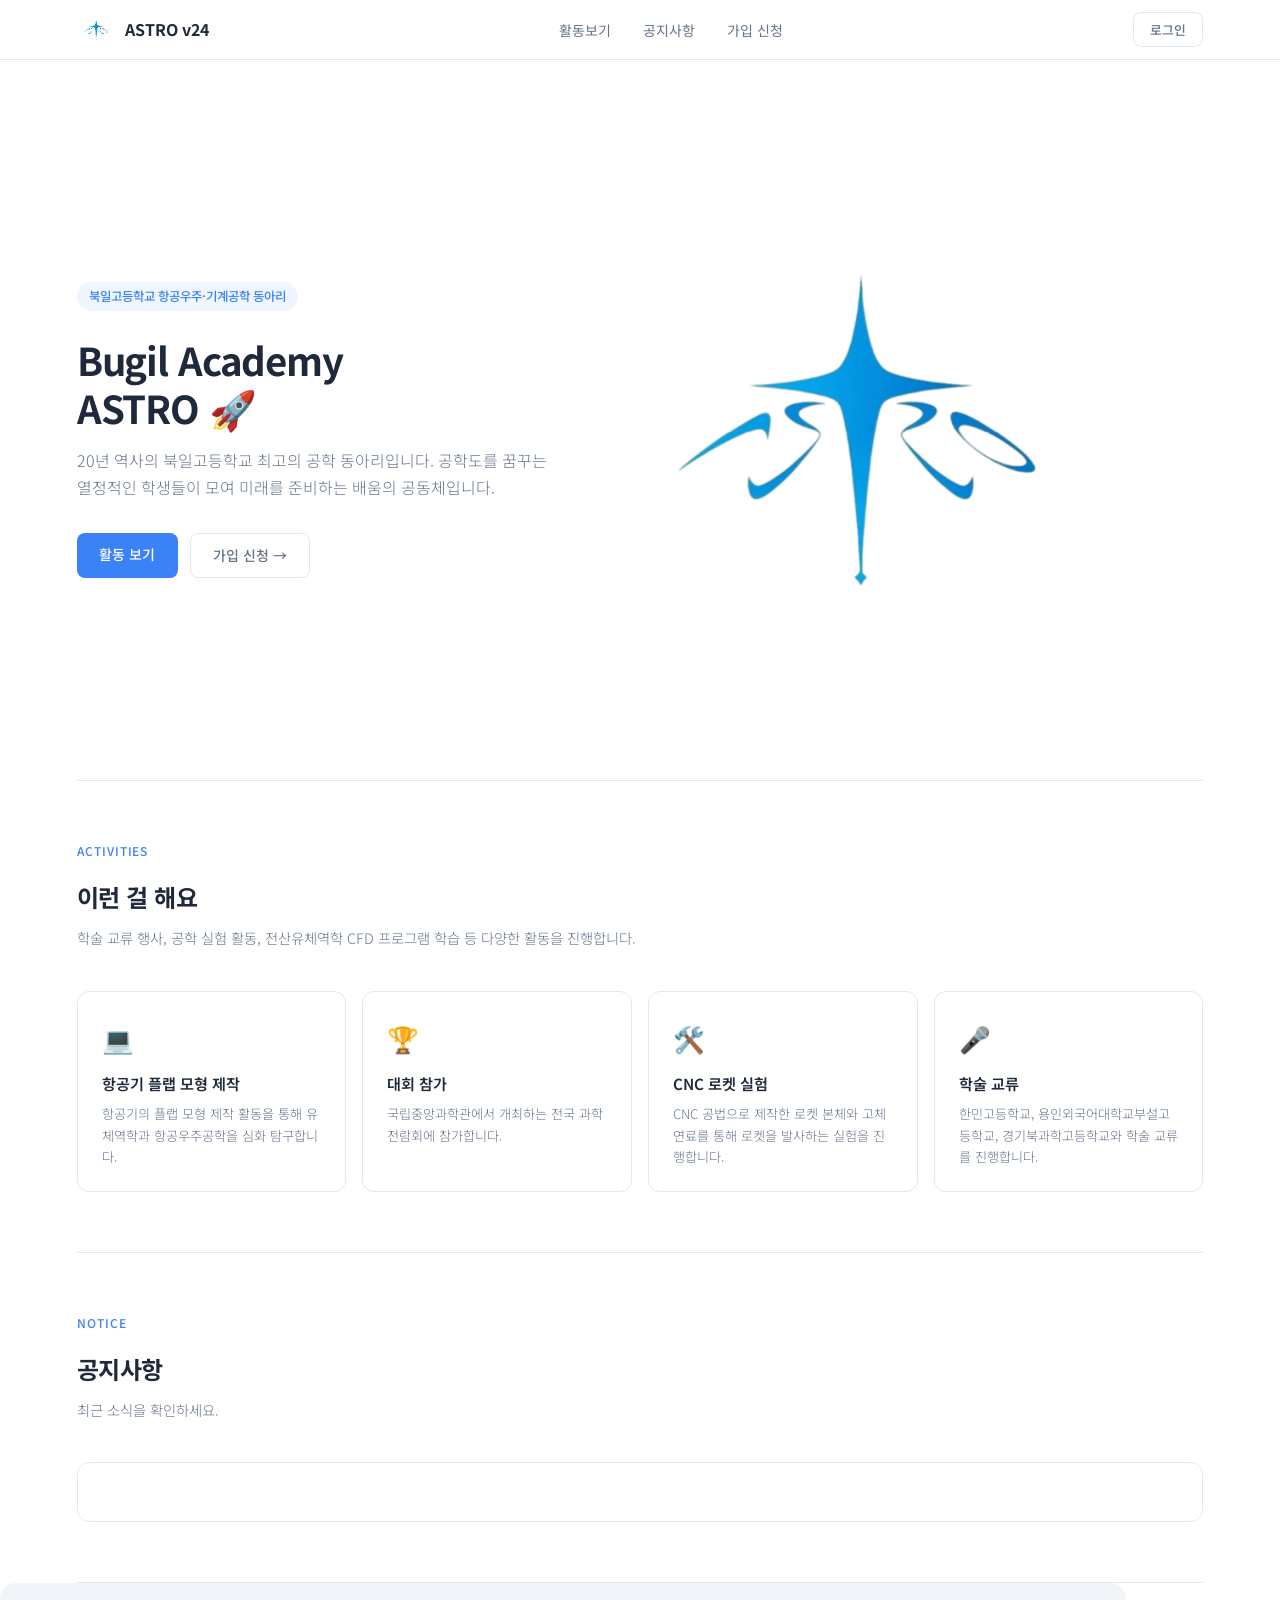
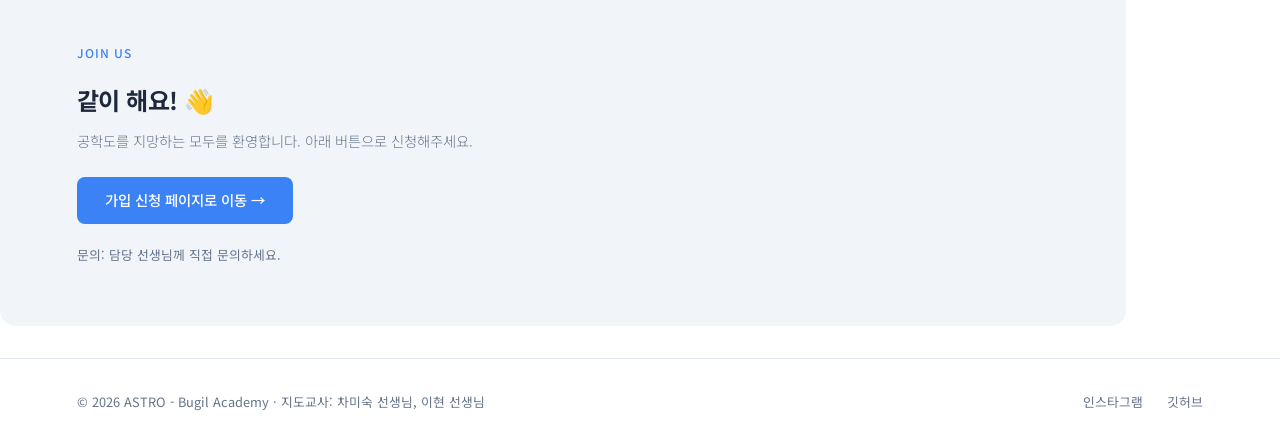
==== index.html @ 1b5e05d4 "Update index.html" ====
<!DOCTYPE html>
<html lang="ko">
<head>
<meta charset="UTF-8">
<meta name="viewport" content="width=device-width, initial-scale=1.0">
<title>ASTRO - Bugil Academy</title>
<link href="https://fonts.googleapis.com/css2?family=Noto+Sans+KR:wght@300;400;500;700&display=swap" rel="stylesheet">
<style>
  *, *::before, *::after { box-sizing: border-box; margin: 0; padding: 0; }
  :root {
    --blue:#3b82f6; --blue-light:#eff6ff; --blue-mid:#dbeafe;
    --ink:#1e293b; --gray:#64748b; --gray-light:#f1f5f9;
    --border:#e2e8f0; --white:#ffffff; --red:#dc2626;
    --red-light:#fef2f2; --orange:#f59e0b; --orange-light:#fffbeb;
    --green:#10b981; --green-light:#ecfdf5;
    --purple:#8b5cf6; --purple-light:#f5f3ff;
  }
  body { font-family:'Noto Sans KR',sans-serif; background:var(--white); color:var(--ink); font-size:15px; line-height:1.7; }

  /* SITE BANNER */
  #site-banner {
    display:none; width:100%; padding:0.75rem 6%;
    font-size:0.85rem; font-weight:500;
    align-items:center; justify-content:space-between; gap:1rem; z-index:50;
  }
  #site-banner.banner-info    { background:var(--blue-light);   color:var(--blue);   border-bottom:1px solid var(--blue-mid); }
  #site-banner.banner-warning { background:var(--orange-light);  color:#b45309;       border-bottom:1px solid #fde68a; }
  #site-banner.banner-danger  { background:var(--red-light);    color:var(--red);    border-bottom:1px solid #fecaca; }
  .banner-left { display:flex; align-items:center; gap:0.6rem; flex:1; }
  .banner-actions { display:flex; align-items:center; gap:0.75rem; flex-shrink:0; }
  .banner-dismiss { font-size:0.75rem; color:inherit; opacity:0.7; background:none; border:none; cursor:pointer; font-family:inherit; font-weight:500; padding:4px 8px; border-radius:4px; transition:opacity 0.15s,background 0.15s; }
  .banner-dismiss:hover { opacity:1; background:rgba(0,0,0,0.06); }
  .banner-close { background:none; border:none; cursor:pointer; color:inherit; opacity:0.5; font-size:1.1rem; line-height:1; }
  .banner-close:hover { opacity:1; }

  /* NAV */
  nav { display:flex; align-items:center; justify-content:space-between; padding:0 6%; height:60px; border-bottom:1px solid var(--border); position:sticky; top:0; background:var(--white); z-index:10; }
  .logo { font-weight:700; font-size:1rem; color:var(--ink); text-decoration:none; display:flex; align-items:center; gap:8px; }
  .nav-logo-icon { width:40px; height:40px; object-fit:contain; }
  .nav-links { display:flex; gap:2rem; list-style:none; }
  .nav-links a { font-size:0.875rem; color:var(--gray); text-decoration:none; transition:color 0.2s; }
  .nav-links a:hover { color:var(--ink); }
  .nav-right { display:flex; align-items:center; gap:0.75rem; }
  #user-info { font-size:0.8rem; color:var(--gray); max-width:160px; overflow:hidden; text-overflow:ellipsis; white-space:nowrap; display:none; }

  /* HERO */
  .hero { padding:80px 6% 60px; display:flex; align-items:center; justify-content:space-between; gap:3rem; }
  .hero-text { flex:1; max-width:520px; }
  .hero-logo { flex-shrink:0; display:flex; align-items:center; justify-content:center; }
  .hero-logo img { width:580px; height:580px; object-fit:contain; transform:translateX(-40px); }
  .hero-tag { display:inline-block; background:var(--blue-light); color:var(--blue); font-size:0.78rem; font-weight:500; padding:4px 12px; border-radius:20px; margin-bottom:1.5rem; }
  .hero h1 { font-size:2.4rem; font-weight:700; line-height:1.25; letter-spacing:-0.03em; color:var(--ink); margin-bottom:1rem; }
  .hero p { font-size:1rem; color:var(--gray); max-width:480px; margin-bottom:2rem; font-weight:300; }
  .hero-btns { display:flex; gap:0.75rem; flex-wrap:wrap; }

  /* BUTTONS */
  .btn { display:inline-block; padding:0.6rem 1.4rem; border-radius:8px; font-size:0.875rem; font-weight:500; text-decoration:none; cursor:pointer; transition:all 0.2s; border:none; font-family:inherit; }
  .btn-blue { background:var(--blue); color:var(--white); }
  .btn-blue:hover { background:#2563eb; }
  .btn-blue:disabled { opacity:0.6; cursor:not-allowed; }
  .btn-outline { background:transparent; color:var(--gray); border:1px solid var(--border); }
  .btn-outline:hover { background:var(--gray-light); color:var(--ink); }
  .btn-sm { padding:0.45rem 1rem; font-size:0.8rem; }
  .btn-xs { padding:0.3rem 0.7rem; font-size:0.75rem; }

  /* DIVIDER */
  .divider { border:none; border-top:1px solid var(--border); margin:0 6%; }

  /* SECTION */
  section { padding:60px 6%; }
  .section-label { font-size:0.75rem; font-weight:500; letter-spacing:0.08em; text-transform:uppercase; color:var(--blue); margin-bottom:1rem; }
  h2 { font-size:1.5rem; font-weight:700; letter-spacing:-0.02em; color:var(--ink); margin-bottom:0.5rem; }
  .sub { font-size:0.9rem; color:var(--gray); margin-bottom:2.5rem; font-weight:300; }

  /* CARDS */
  .cards { display:grid; grid-template-columns:repeat(auto-fit,minmax(240px,1fr)); gap:1rem; }
  .card { border:1px solid var(--border); border-radius:12px; padding:1.5rem; background:var(--white); transition:box-shadow 0.2s,border-color 0.2s; }
  .card:hover { border-color:var(--blue); box-shadow:0 2px 12px rgba(59,130,246,0.1); }
  .card-icon { font-size:1.6rem; margin-bottom:0.75rem; display:block; }
  .card h3 { font-size:0.95rem; font-weight:600; margin-bottom:0.4rem; color:var(--ink); }
  .card p { font-size:0.825rem; color:var(--gray); line-height:1.6; font-weight:300; }

  /* NOTICE */
  .notice-list { display:flex; flex-direction:column; border:1px solid var(--border); border-radius:12px; overflow:hidden; min-height:60px; }
  .notice-item { display:flex; align-items:center; gap:1rem; padding:1rem 1.25rem; border-bottom:1px solid var(--border); color:var(--ink); transition:background 0.15s; }
  .notice-item:last-child { border-bottom:none; }
  .notice-item:hover { background:var(--gray-light); }
  .notice-badge { font-size:0.7rem; font-weight:500; padding:2px 8px; border-radius:4px; flex-shrink:0; background:var(--blue-mid); color:var(--blue); }
  .notice-badge.new { background:#fef3c7; color:#d97706; }
  .notice-title { flex:1; font-size:0.9rem; }
  .notice-date { font-size:0.78rem; color:var(--gray); flex-shrink:0; }
  .notice-del-btn { background:none; border:none; cursor:pointer; color:var(--gray); font-size:0.85rem; padding:2px 6px; border-radius:4px; transition:background 0.15s,color 0.15s; flex-shrink:0; }
  .notice-del-btn:hover { background:#fee2e2; color:var(--red); }

  /* ADMIN PANEL */
  #admin-panel { display:none; margin-top:1.25rem; background:var(--blue-light); border:1px dashed var(--blue); border-radius:10px; padding:1rem 1.25rem; }
  #admin-panel > p { font-size:0.8rem; color:var(--blue); margin-bottom:0.75rem; font-weight:500; }
  #notice-add-form { display:flex; gap:0.5rem; }
  #notice-input { flex:1; padding:0.5rem 0.75rem; border:1px solid var(--border); border-radius:8px; font-size:0.875rem; font-family:inherit; outline:none; }
  #notice-input:focus { border-color:var(--blue); }

  /* FOOTER */
  footer { padding:2rem 6%; border-top:1px solid var(--border); display:flex; flex-wrap:wrap; align-items:center; justify-content:space-between; gap:1rem; }
  footer p { font-size:0.8rem; color:var(--gray); }
  .footer-links { display:flex; gap:1.5rem; }
  .footer-links a { font-size:0.8rem; color:var(--gray); text-decoration:none; }
  .footer-links a:hover { color:var(--ink); }

  /* MODAL */
  .modal-overlay { display:none; position:fixed; inset:0; background:rgba(0,0,0,0.45); z-index:100; align-items:center; justify-content:center; padding:1rem; }
  .modal { background:var(--white); border-radius:16px; padding:2rem; width:100%; max-width:420px; position:relative; animation:modal-in 0.2s ease; max-height:90vh; overflow-y:auto; }
  @keyframes modal-in { from{opacity:0;transform:translateY(12px) scale(0.97)} to{opacity:1;transform:translateY(0) scale(1)} }
  .modal-close { position:absolute; top:1rem; right:1rem; background:none; border:none; cursor:pointer; font-size:1.2rem; color:var(--gray); line-height:1; }
  .modal-close:hover { color:var(--ink); }
  .modal h3 { font-size:1.15rem; font-weight:700; margin-bottom:1.5rem; color:var(--ink); }
  .form-group { margin-bottom:1rem; }
  .form-group label { display:block; font-size:0.8rem; font-weight:500; color:var(--gray); margin-bottom:0.35rem; }
  .form-group input,.form-group textarea,.form-group select { width:100%; padding:0.6rem 0.85rem; border:1px solid var(--border); border-radius:8px; font-size:0.875rem; font-family:inherit; color:var(--ink); outline:none; transition:border-color 0.2s; background:var(--white); resize:vertical; }
  .form-group input:focus,.form-group textarea:focus { border-color:var(--blue); }
  .form-error { font-size:0.78rem; color:var(--red); margin-top:0.5rem; min-height:1.2em; }
  .divider-text { display:flex; align-items:center; gap:0.75rem; font-size:0.75rem; color:var(--gray); margin:1rem 0; }
  .divider-text::before,.divider-text::after { content:''; flex:1; height:1px; background:var(--border); }
  .btn-google { width:100%; background:var(--white); color:var(--ink); border:1px solid var(--border); display:flex; align-items:center; justify-content:center; gap:0.5rem; padding:0.6rem; border-radius:8px; font-size:0.875rem; font-weight:500; cursor:pointer; font-family:inherit; transition:background 0.15s; }
  .btn-google:hover { background:var(--gray-light); }
  .btn-google img { width:18px; height:18px; }
  .modal-link { font-size:0.78rem; text-align:center; margin-top:1rem; color:var(--gray); }
  .modal-link a { color:var(--blue); text-decoration:none; }

  /* CONSOLE MODAL */
  #console-modal .modal { max-width:700px; padding:0; overflow:hidden; }
  .console-header { padding:1.5rem 2rem 1rem; border-bottom:1px solid var(--border); display:flex; align-items:center; justify-content:space-between; }
  .console-header h3 { font-size:1.1rem; font-weight:700; color:var(--ink); margin:0; }
  .console-badge { font-size:0.7rem; font-weight:600; padding:3px 10px; border-radius:20px; background:linear-gradient(135deg,#8b5cf6,#3b82f6); color:white; letter-spacing:0.05em; }
  .console-tabs { display:flex; border-bottom:1px solid var(--border); background:var(--gray-light); overflow-x:auto; }
  .console-tab { padding:0.75rem 1.25rem; font-size:0.82rem; font-weight:500; color:var(--gray); cursor:pointer; border:none; background:none; font-family:inherit; white-space:nowrap; border-bottom:2px solid transparent; transition:color 0.15s,border-color 0.15s; }
  .console-tab:hover { color:var(--ink); }
  .console-tab.active { color:var(--blue); border-bottom-color:var(--blue); background:var(--white); }
  .console-body { padding:1.5rem 2rem; min-height:360px; max-height:60vh; overflow-y:auto; }
  .console-panel { display:none; }
  .console-panel.active { display:block; }
  .console-section-title { font-size:0.78rem; font-weight:600; color:var(--gray); text-transform:uppercase; letter-spacing:0.07em; margin-bottom:0.9rem; }

  /* STATS */
  .stats-grid { display:grid; grid-template-columns:repeat(2,1fr); gap:0.75rem; margin-bottom:1.25rem; }
  .stat-card { padding:1rem; border:1px solid var(--border); border-radius:10px; }
  .stat-value { font-size:1.8rem; font-weight:700; color:var(--ink); line-height:1; }
  .stat-label { font-size:0.78rem; color:var(--gray); margin-top:0.25rem; }

  /* ADMIN LIST */
  .admin-list { display:flex; flex-direction:column; gap:0.5rem; margin-bottom:1.25rem; }
  .admin-item { display:flex; align-items:center; gap:0.75rem; padding:0.75rem 1rem; border:1px solid var(--border); border-radius:8px; }
  .admin-avatar { width:34px; height:34px; border-radius:50%; background:var(--blue-mid); color:var(--blue); display:flex; align-items:center; justify-content:center; font-size:0.85rem; font-weight:600; flex-shrink:0; }
  .admin-avatar.owner { background:linear-gradient(135deg,#8b5cf6,#3b82f6); color:white; }
  .admin-info { flex:1; min-width:0; }
  .admin-email { font-size:0.85rem; font-weight:500; color:var(--ink); }
  .admin-role-sub { font-size:0.75rem; color:var(--gray); }
  .role-badge { font-size:0.68rem; font-weight:600; padding:2px 8px; border-radius:20px; flex-shrink:0; }
  .role-badge.owner { background:var(--purple-light); color:var(--purple); }
  .role-badge.admin { background:var(--blue-mid); color:var(--blue); }

  /* BANNER FORM */
  .banner-type-grid { display:grid; grid-template-columns:repeat(3,1fr); gap:0.5rem; }
  .banner-type-btn { padding:0.5rem; border:1.5px solid var(--border); border-radius:8px; background:none; cursor:pointer; font-family:inherit; font-size:0.8rem; font-weight:500; transition:all 0.15s; text-align:center; }
  .banner-type-btn.selected { border-color:var(--blue); background:var(--blue-light); color:var(--blue); }
  .banner-preview { padding:0.75rem 1rem; border-radius:8px; font-size:0.82rem; display:none; align-items:center; gap:0.5rem; }
  .banner-preview.visible { display:flex; }

  /* QUESTION SETTINGS */
  .q-input { width:100%; padding:0.55rem 0.85rem; border:1px solid var(--border); border-radius:8px; font-size:0.875rem; font-family:inherit; outline:none; margin-bottom:0.5rem; }
  .q-input:focus { border-color:var(--blue); }

  /* DROPDOWN */
  .nav-menu-wrap { position:relative; }
  .nav-dropdown { position:absolute; top:calc(100% + 8px); right:0; background:var(--white); border:1px solid var(--border); border-radius:10px; box-shadow:0 4px 20px rgba(0,0,0,0.1); min-width:160px; overflow:hidden; display:none; z-index:200; animation:modal-in 0.15s ease; }
  .nav-dropdown.open { display:block; }
  .nav-dropdown button { width:100%; text-align:left; padding:0.6rem 1rem; background:none; border:none; cursor:pointer; font-size:0.85rem; font-family:inherit; color:var(--ink); transition:background 0.15s; }
  .nav-dropdown button:hover { background:var(--gray-light); }
  .nav-dropdown button.danger { color:var(--red); }
  .dropdown-divider { height:1px; background:var(--border); }

  /* TOAST */
  #toast-container { position:fixed; bottom:1.5rem; right:1.5rem; display:flex; flex-direction:column; gap:0.5rem; z-index:9999; }
  .toast { padding:0.75rem 1.25rem; border-radius:10px; font-size:0.85rem; font-weight:500; box-shadow:0 4px 20px rgba(0,0,0,0.15); animation:modal-in 0.25s ease; max-width:300px; }
  .toast-success { background:var(--green); color:white; }
  .toast-error   { background:var(--red);   color:white; }
  .toast-info    { background:var(--blue);  color:white; }

  /* INPUT ROW */
  .input-row { display:flex; gap:0.5rem; }
  .input-row input { flex:1; padding:0.55rem 0.85rem; border:1px solid var(--border); border-radius:8px; font-size:0.875rem; font-family:inherit; outline:none; }
  .input-row input:focus { border-color:var(--blue); }

  @media(max-width:700px){
    .hero{flex-direction:column-reverse;align-items:flex-start;padding-top:48px}
    .hero-logo img{width:200px;height:200px;transform:translateX(0)}
    .nav-links{display:none}
    #console-modal .modal{max-width:100%;border-radius:12px}
    .stats-grid{grid-template-columns:1fr}
  }
  @media(max-width:600px){ .hero h1{font-size:1.8rem} }
</style>
</head>
<body>

<div id="site-banner">
  <div class="banner-left">
    <span id="banner-icon">📢</span>
    <span id="banner-text"></span>
  </div>
  <div class="banner-actions">
    <button class="banner-dismiss" id="banner-dismiss-today">오늘 하루 보지 않기</button>
    <button class="banner-close" id="banner-close">✕</button>
  </div>
</div>

<nav>
  <a href="index.html" class="logo">
    <img src="logo.png" alt="ASTRO 로고" class="nav-logo-icon">
    ASTRO v24
  </a>
  <ul class="nav-links">
    <li><a href="#activities">활동보기</a></li>
    <li><a href="#notice">공지사항</a></li>
    <li><a href="apply.html">가입 신청</a></li>
  </ul>
  <div class="nav-right">
    <span id="user-info"></span>
    <button id="login-btn" class="btn btn-outline btn-sm">로그인</button>
    <div class="nav-menu-wrap" id="user-menu-wrap" style="display:none">
      <button id="user-menu-btn" class="btn btn-outline btn-sm">메뉴 ▾</button>
      <div class="nav-dropdown" id="user-dropdown">
        <button id="open-console-btn" style="display:none">🖥️ 운영자 콘솔</button>
        <div class="dropdown-divider" id="console-divider" style="display:none"></div>
        <button id="logout-btn" class="danger">로그아웃</button>
      </div>
    </div>
  </div>
</nav>

<div class="hero">
  <div class="hero-text">
    <span class="hero-tag">북일고등학교 항공우주·기계공학 동아리</span>
    <h1>Bugil Academy<br>ASTRO 🚀</h1>
    <p>20년 역사의 북일고등학교 최고의 공학 동아리입니다. 공학도를 꿈꾸는 열정적인 학생들이 모여 미래를 준비하는 배움의 공동체입니다.</p>
    <div class="hero-btns">
      <a href="#activities" class="btn btn-blue">활동 보기</a>
      <a href="apply.html" class="btn btn-outline">가입 신청 →</a>
    </div>
  </div>
  <div class="hero-logo">
    <img src="logo.png" alt="ASTRO 동아리 로고">
  </div>
</div>

<hr class="divider">

<section id="activities">
  <p class="section-label">Activities</p>
  <h2>이런 걸 해요</h2>
  <p class="sub">학술 교류 행사, 공학 실험 활동, 전산유체역학 CFD 프로그램 학습 등 다양한 활동을 진행합니다.</p>
  <div class="cards">
    <div class="card"><span class="card-icon">💻</span><h3>항공기 플랩 모형 제작</h3><p>항공기의 플랩 모형 제작 활동을 통해 유체역학과 항공우주공학을 심화 탐구합니다.</p></div>
    <div class="card"><span class="card-icon">🏆</span><h3>대회 참가</h3><p>국립중앙과학관에서 개최하는 전국 과학 전람회에 참가합니다.</p></div>
    <div class="card"><span class="card-icon">🛠️</span><h3>CNC 로켓 실험</h3><p>CNC 공법으로 제작한 로켓 본체와 고체연료를 통해 로켓을 발사하는 실험을 진행합니다.</p></div>
    <div class="card"><span class="card-icon">🎤</span><h3>학술 교류</h3><p>한민고등학교, 용인외국어대학교부설고등학교, 경기북과학고등학교와 학술 교류를 진행합니다.</p></div>
  </div>
</section>

<hr class="divider">

<section id="notice">
  <p class="section-label">Notice</p>
  <h2>공지사항</h2>
  <p class="sub">최근 소식을 확인하세요.</p>
  <div id="notice-list" class="notice-list"></div>
  <div id="admin-panel">
    <p>🔒 관리자 모드 — 공지사항 등록</p>
    <form id="notice-add-form">
      <input type="text" id="notice-input" placeholder="공지사항 제목을 입력하세요" required maxlength="100">
      <button type="submit" class="btn btn-blue btn-sm">등록</button>
    </form>
  </div>
</section>

<hr class="divider">

<section id="join" style="background:var(--gray-light);border-radius:16px;margin:0 0 2rem;max-width:calc(100% - 12%);">
  <p class="section-label">Join Us</p>
  <h2>같이 해요! 👋</h2>
  <p class="sub" style="margin-bottom:1.5rem;">공학도를 지망하는 모두를 환영합니다. 아래 버튼으로 신청해주세요.</p>
  <a href="apply.html" class="btn btn-blue" style="font-size:0.9rem;padding:0.7rem 1.75rem;">가입 신청 페이지로 이동 →</a>
  <p style="margin-top:1.25rem;font-size:0.8rem;color:var(--gray);">문의: 담당 선생님께 직접 문의하세요.</p>
</section>

<footer>
  <p>© 2026 ASTRO - Bugil Academy · 지도교사: 차미숙 선생님, 이현 선생님</p>
  <div class="footer-links"><a href="#">인스타그램</a><a href="#">깃허브</a></div>
</footer>

<div id="toast-container"></div>

<!-- LOGIN MODAL -->
<div id="login-modal" class="modal-overlay">
  <div class="modal">
    <button class="modal-close">✕</button>
    <div id="login-tab">
      <h3>🔐 로그인</h3>
      <button id="google-login-btn" class="btn-google">
        <img src="https://www.gstatic.com/firebasejs/ui/2.0.0/images/auth/google.svg" alt="Google">
        Google로 로그인
      </button>
      <div class="divider-text">또는 이메일로 로그인</div>
      <form id="email-login-form">
        <div class="form-group"><label>이메일</label><input type="email" id="login-email" placeholder="example@email.com" required></div>
        <div class="form-group"><label>비밀번호</label><input type="password" id="login-pw" placeholder="비밀번호" required></div>
        <p id="login-error" class="form-error"></p>
        <button type="submit" class="btn btn-blue" style="width:100%">로그인</button>
      </form>
      <p class="modal-link">계정이 없으신가요? <a href="#" id="go-signup">회원가입</a></p>
    </div>
    <div id="signup-tab" style="display:none">
      <h3>✏️ 회원가입</h3>
      <form id="email-signup-form">
        <div class="form-group"><label>이메일</label><input type="email" id="signup-email" placeholder="example@email.com" required></div>
        <div class="form-group"><label>비밀번호 (6자 이상)</label><input type="password" id="signup-pw" placeholder="비밀번호" required minlength="6"></div>
        <p id="signup-error" class="form-error"></p>
        <button type="submit" class="btn btn-blue" style="width:100%">가입하기</button>
      </form>
      <p class="modal-link">이미 계정이 있으신가요? <a href="#" id="go-login">로그인</a></p>
    </div>
  </div>
</div>

<!-- OWNER CONSOLE MODAL -->
<div id="console-modal" class="modal-overlay">
  <div class="modal" style="max-width:700px;padding:0;overflow:hidden;">
    <div class="console-header">
      <h3>🖥️ 운영자 콘솔</h3>
      <div style="display:flex;align-items:center;gap:0.75rem;">
        <span class="console-badge">OWNER</span>
        <button class="modal-close" style="position:static;">✕</button>
      </div>
    </div>
    <div class="console-tabs">
      <button class="console-tab active" data-tab="overview">📊 개요</button>
      <button class="console-tab" data-tab="admins">👥 관리자</button>
      <button class="console-tab" data-tab="banner">📢 배너</button>
      <button class="console-tab" data-tab="questions">❓ 지원 질문</button>
      <button class="console-tab" data-tab="applications">📋 가입 신청</button>
      <button class="console-tab" data-tab="notices">📝 공지</button>
    </div>
    <div class="console-body">

      <!-- 개요 -->
      <div class="console-panel active" id="panel-overview">
        <p class="console-section-title">사이트 현황</p>
        <div class="stats-grid">
          <div class="stat-card"><div class="stat-value" id="stat-notices">—</div><div class="stat-label">등록된 공지사항</div></div>
          <div class="stat-card"><div class="stat-value" id="stat-applicants">—</div><div class="stat-label">전체 가입 신청</div></div>
          <div class="stat-card"><div class="stat-value" id="stat-pending">—</div><div class="stat-label">검토 대기</div></div>
          <div class="stat-card"><div class="stat-value" id="stat-admins">—</div><div class="stat-label">임명된 관리자</div></div>
        </div>
        <p class="console-section-title" style="margin-top:1.25rem;">빠른 작업</p>
        <div style="display:flex;gap:0.5rem;flex-wrap:wrap;">
          <button class="btn btn-outline btn-sm" onclick="switchTab('banner')">📢 배너 수정</button>
          <button class="btn btn-outline btn-sm" onclick="switchTab('admins')">👥 관리자 추가</button>
          <button class="btn btn-outline btn-sm" onclick="switchTab('questions')">❓ 질문 설정</button>
          <a href="apply_info.html" target="_blank" class="btn btn-outline btn-sm">📋 신청자 관리 페이지</a>
        </div>
      </div>

      <!-- 관리자 -->
      <div class="console-panel" id="panel-admins">
        <p class="console-section-title">현재 관리자 목록</p>
        <div class="admin-list" id="console-admin-list"><div style="color:var(--gray);font-size:0.85rem;">불러오는 중...</div></div>
        <p class="console-section-title">새 관리자 추가</p>
        <p style="font-size:0.8rem;color:var(--gray);margin-bottom:0.75rem;">추가된 관리자는 공지사항 등록·삭제 권한을 갖습니다. 관리자 임명은 운영담당자 전용입니다.</p>
        <div class="input-row">
          <input type="email" id="new-admin-email" placeholder="추가할 관리자 이메일">
          <button class="btn btn-blue btn-sm" id="add-admin-btn">추가</button>
        </div>
        <p id="admin-add-error" class="form-error"></p>
      </div>

      <!-- 배너 -->
      <div class="console-panel" id="panel-banner">
        <p class="console-section-title">현재 배너 상태</p>
        <div id="current-banner-info" style="margin-bottom:1.25rem;padding:0.75rem 1rem;border:1px solid var(--border);border-radius:8px;font-size:0.85rem;color:var(--gray);">불러오는 중...</div>
        <p class="console-section-title">배너 설정</p>
        <div style="display:flex;flex-direction:column;gap:0.75rem;">
          <div>
            <label style="font-size:0.8rem;font-weight:500;color:var(--gray);display:block;margin-bottom:0.5rem;">배너 유형</label>
            <div class="banner-type-grid">
              <button class="banner-type-btn selected" data-type="info">ℹ️ 안내</button>
              <button class="banner-type-btn" data-type="warning">⚠️ 경고</button>
              <button class="banner-type-btn" data-type="danger">🚨 긴급</button>
            </div>
          </div>
          <div>
            <label style="font-size:0.8rem;font-weight:500;color:var(--gray);display:block;margin-bottom:0.35rem;">배너 메시지</label>
            <input type="text" id="banner-msg-input" placeholder="예) 🔧 오늘 오후 2시~4시 서버 점검 예정" style="width:100%;padding:0.6rem 0.85rem;border:1px solid var(--border);border-radius:8px;font-size:0.875rem;font-family:inherit;outline:none;" maxlength="200">
          </div>
          <div style="display:flex;align-items:center;gap:0.5rem;">
            <input type="checkbox" id="banner-dismissible" checked style="width:auto;">
            <label for="banner-dismissible" style="font-size:0.85rem;color:var(--ink);margin:0;">"오늘 하루 보지 않기" 버튼 표시</label>
          </div>
          <div id="banner-preview-box" class="banner-preview">
            <span id="preview-icon">📢</span>
            <span id="preview-text" style="font-size:0.82rem;font-weight:500;"></span>
          </div>
          <div style="display:flex;gap:0.5rem;">
            <button class="btn btn-blue btn-sm" id="save-banner-btn">배너 게시</button>
            <button class="btn btn-outline btn-sm" id="remove-banner-btn">배너 제거</button>
          </div>
        </div>
      </div>

      <!-- 지원 질문 설정 -->
      <div class="console-panel" id="panel-questions">
        <p class="console-section-title">가입 신청 질문 설정</p>
        <p style="font-size:0.82rem;color:var(--gray);margin-bottom:1rem;">apply.html 가입 신청 폼에 표시되는 질문 1, 질문 2를 설정합니다.</p>
        <div style="margin-bottom:1rem;">
          <label style="font-size:0.82rem;font-weight:500;color:var(--gray);display:block;margin-bottom:0.4rem;">질문 1</label>
          <input type="text" id="q1-input" class="q-input" placeholder="예) 본인의 관심 분야를 적어주세요." maxlength="200">
        </div>
        <div style="margin-bottom:1.25rem;">
          <label style="font-size:0.82rem;font-weight:500;color:var(--gray);display:block;margin-bottom:0.4rem;">질문 2</label>
          <input type="text" id="q2-input" class="q-input" placeholder="예) ASTRO에서 이루고 싶은 목표는 무엇인가요?" maxlength="200">
        </div>
        <button class="btn btn-blue btn-sm" id="save-questions-btn">질문 저장</button>
        <p id="questions-status" style="font-size:0.78rem;color:var(--green);margin-top:0.5rem;min-height:1.2em;"></p>
      </div>

      <!-- 가입 신청 (페이지 이동) -->
      <div class="console-panel" id="panel-applications">
        <p class="console-section-title">가입 신청 관리</p>
        <p style="font-size:0.85rem;color:var(--gray);margin-bottom:1.5rem;">신청자 목록 확인, 합격/불합격 처리, 신청서 삭제 등의 기능은 전용 관리 페이지에서 제공됩니다.</p>
        <a href="apply_info.html" target="_blank" class="btn btn-blue" style="font-size:0.9rem;padding:0.7rem 1.75rem;">📋 신청자 관리 페이지 열기 →</a>
      </div>

      <!-- 공지 관리 -->
      <div class="console-panel" id="panel-notices">
        <p class="console-section-title">공지사항 관리</p>
        <div class="input-row" style="margin-bottom:1rem;">
          <input type="text" id="console-notice-input" placeholder="공지사항 제목">
          <button class="btn btn-blue btn-sm" id="console-add-notice-btn">등록</button>
        </div>
        <div id="console-notice-list" style="display:flex;flex-direction:column;gap:0.4rem;"></div>
      </div>

    </div>
  </div>
</div>

<script type="module" src="main.js"></script>
</body>
</html>
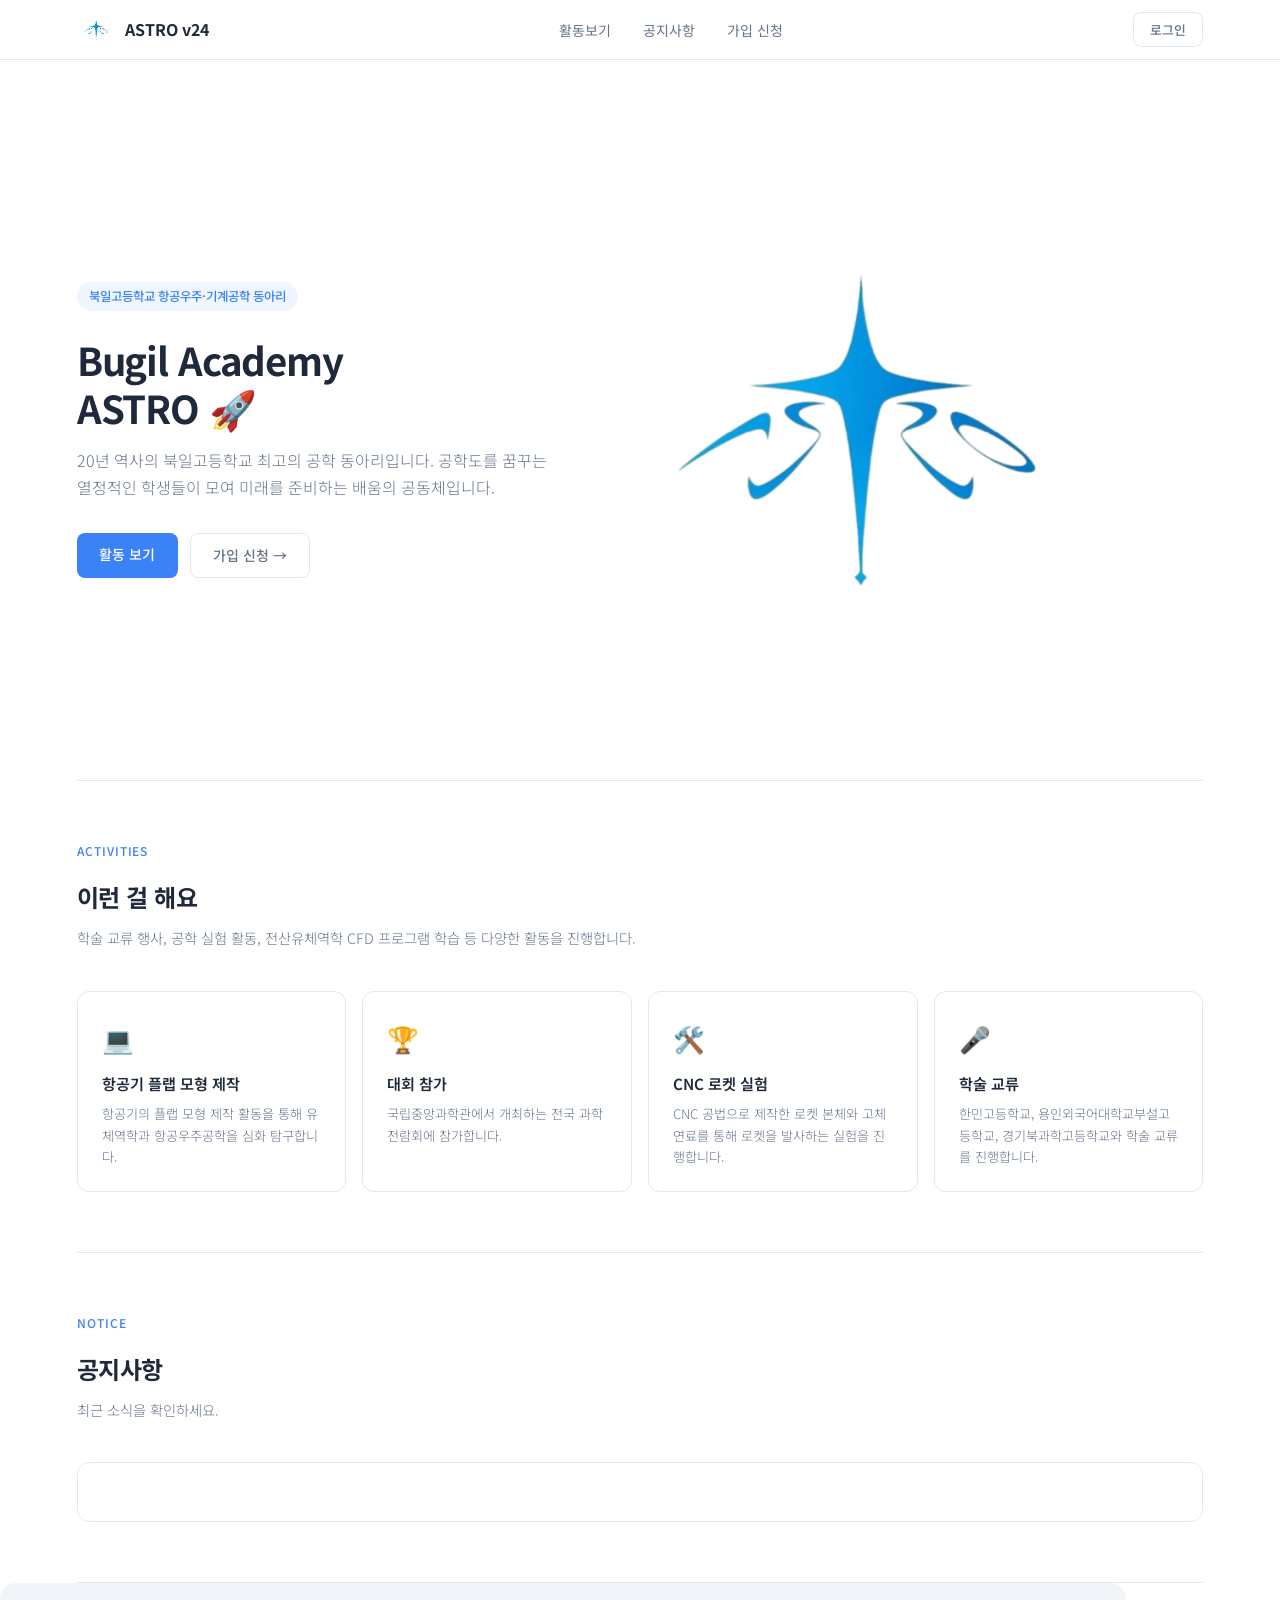
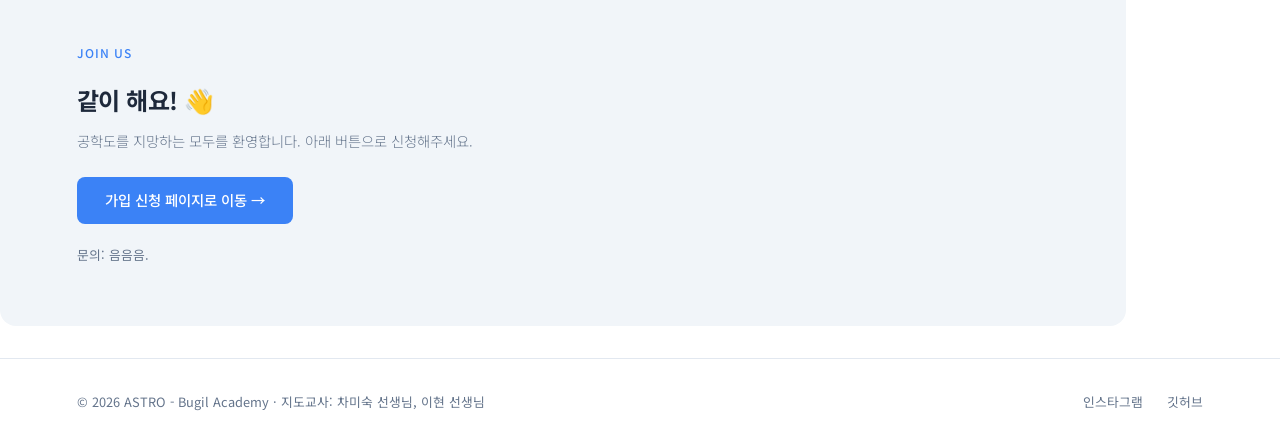
==== commit 5178a088: "Update index.html" ====
--- a/index.html
+++ b/index.html
@@ -289,7 +289,7 @@
   <h2>같이 해요! 👋</h2>
   <p class="sub" style="margin-bottom:1.5rem;">공학도를 지망하는 모두를 환영합니다. 아래 버튼으로 신청해주세요.</p>
   <a href="apply.html" class="btn btn-blue" style="font-size:0.9rem;padding:0.7rem 1.75rem;">가입 신청 페이지로 이동 →</a>
-  <p style="margin-top:1.25rem;font-size:0.8rem;color:var(--gray);">문의: 담당 선생님께 직접 문의하세요.</p>
+  <p style="margin-top:1.25rem;font-size:0.8rem;color:var(--gray);">문의: 음음음.</p>
 </section>
 
 <footer>
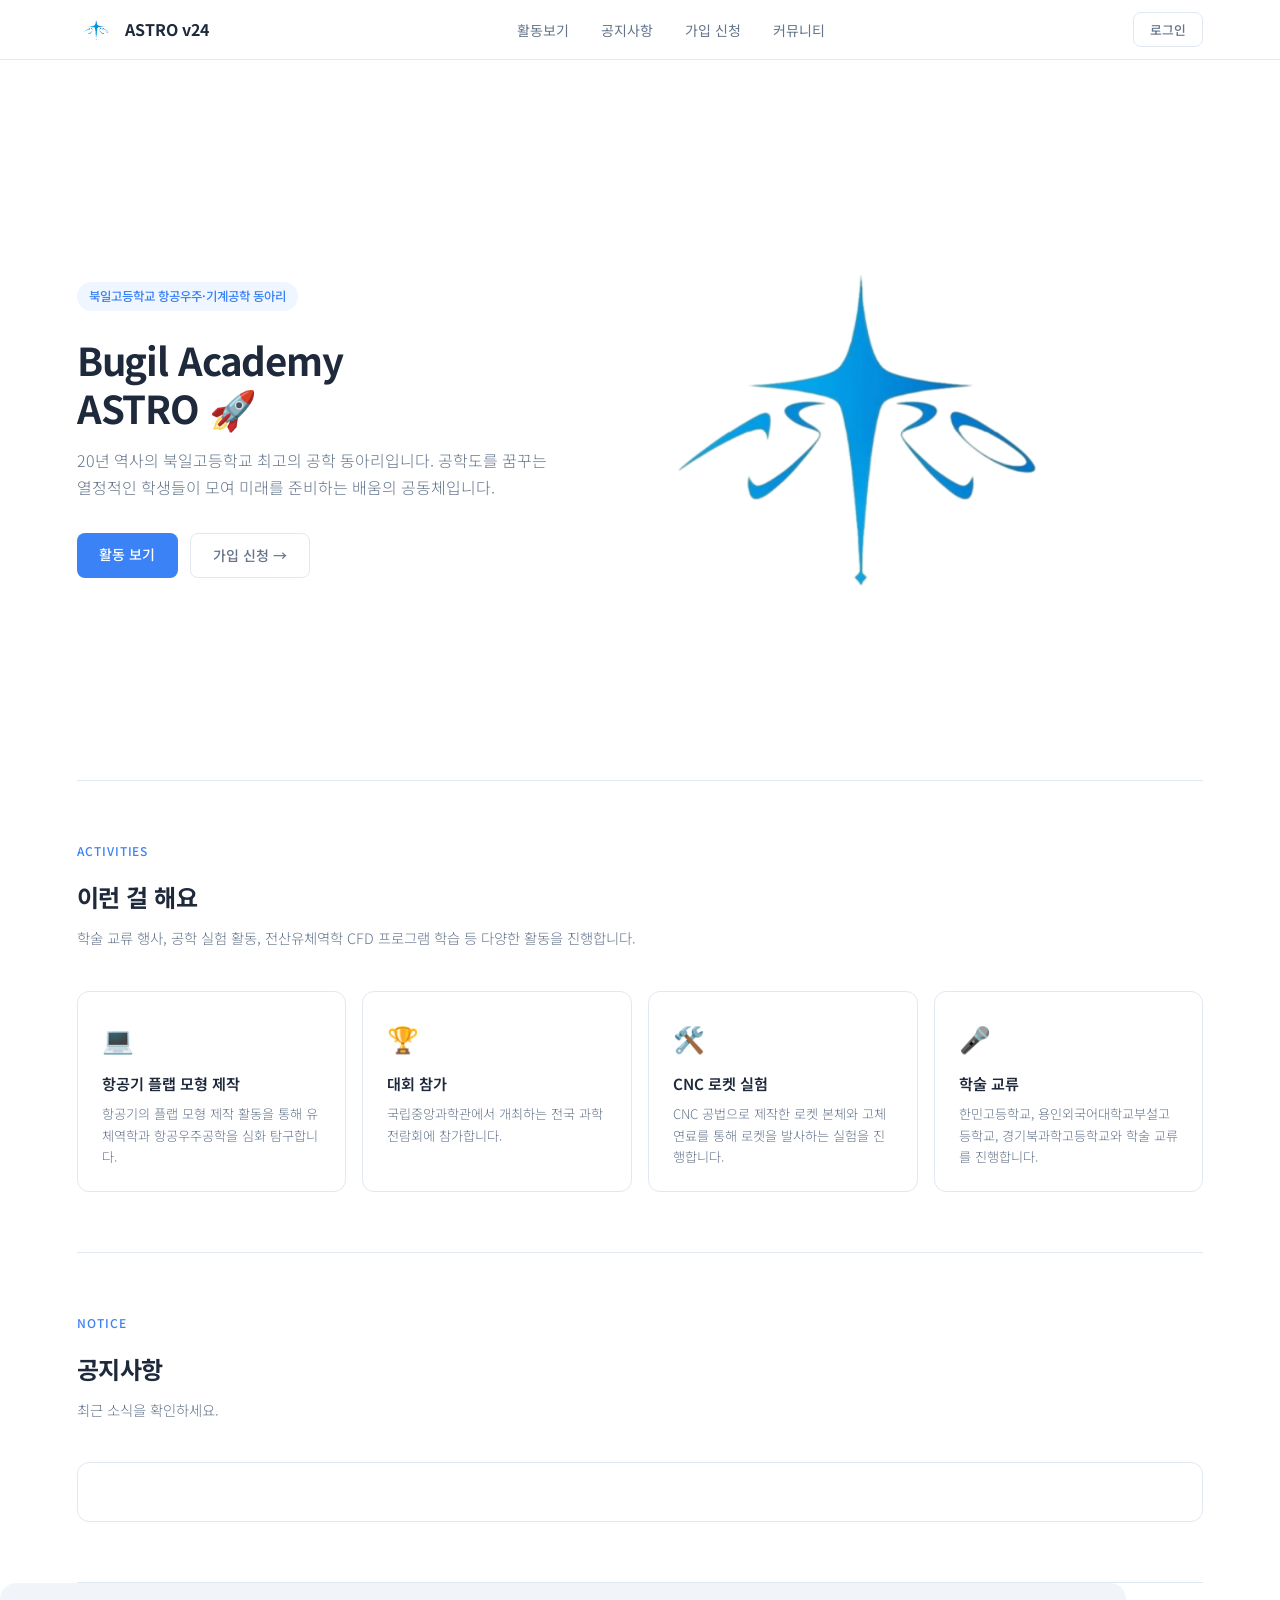
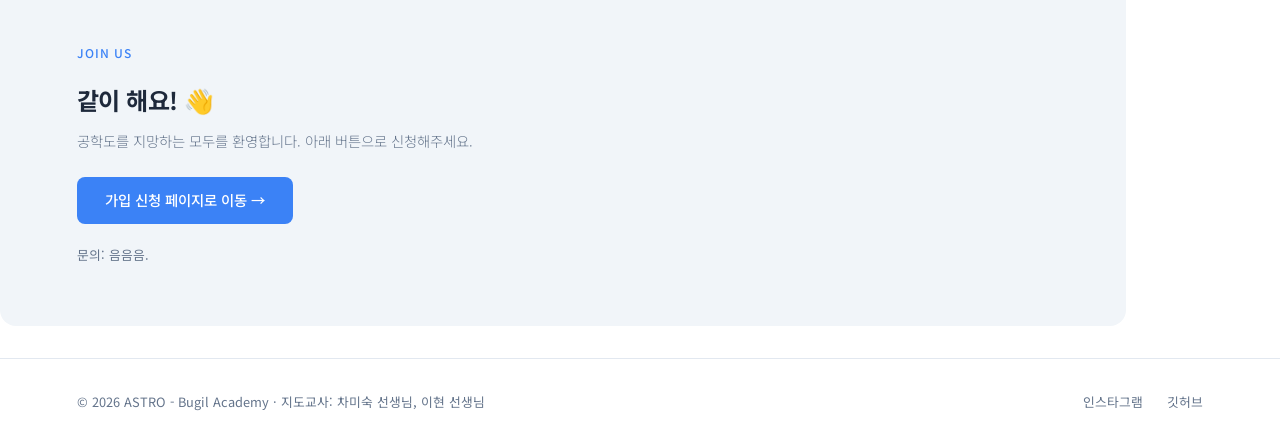
==== commit cc201b3b: "Update index.html" ====
--- a/index.html
+++ b/index.html
@@ -222,6 +222,7 @@
     <li><a href="#activities">활동보기</a></li>
     <li><a href="#notice">공지사항</a></li>
     <li><a href="apply.html">가입 신청</a></li>
+    <li><a href="community.html">커뮤니티</a></li>
   </ul>
   <div class="nav-right">
     <span id="user-info"></span>
@@ -299,7 +300,6 @@
 
 <div id="toast-container"></div>
 
-<!-- LOGIN MODAL -->
 <div id="login-modal" class="modal-overlay">
   <div class="modal">
     <button class="modal-close">✕</button>
@@ -331,7 +331,6 @@
   </div>
 </div>
 
-<!-- OWNER CONSOLE MODAL -->
 <div id="console-modal" class="modal-overlay">
   <div class="modal" style="max-width:700px;padding:0;overflow:hidden;">
     <div class="console-header">
@@ -351,7 +350,6 @@
     </div>
     <div class="console-body">
 
-      <!-- 개요 -->
       <div class="console-panel active" id="panel-overview">
         <p class="console-section-title">사이트 현황</p>
         <div class="stats-grid">
@@ -369,7 +367,6 @@
         </div>
       </div>
 
-      <!-- 관리자 -->
       <div class="console-panel" id="panel-admins">
         <p class="console-section-title">현재 관리자 목록</p>
         <div class="admin-list" id="console-admin-list"><div style="color:var(--gray);font-size:0.85rem;">불러오는 중...</div></div>
@@ -382,7 +379,6 @@
         <p id="admin-add-error" class="form-error"></p>
       </div>
 
-      <!-- 배너 -->
       <div class="console-panel" id="panel-banner">
         <p class="console-section-title">현재 배너 상태</p>
         <div id="current-banner-info" style="margin-bottom:1.25rem;padding:0.75rem 1rem;border:1px solid var(--border);border-radius:8px;font-size:0.85rem;color:var(--gray);">불러오는 중...</div>
@@ -415,7 +411,6 @@
         </div>
       </div>
 
-      <!-- 지원 질문 설정 -->
       <div class="console-panel" id="panel-questions">
         <p class="console-section-title">가입 신청 질문 설정</p>
         <p style="font-size:0.82rem;color:var(--gray);margin-bottom:1rem;">apply.html 가입 신청 폼에 표시되는 질문 1, 질문 2를 설정합니다.</p>
@@ -431,14 +426,12 @@
         <p id="questions-status" style="font-size:0.78rem;color:var(--green);margin-top:0.5rem;min-height:1.2em;"></p>
       </div>
 
-      <!-- 가입 신청 (페이지 이동) -->
       <div class="console-panel" id="panel-applications">
         <p class="console-section-title">가입 신청 관리</p>
         <p style="font-size:0.85rem;color:var(--gray);margin-bottom:1.5rem;">신청자 목록 확인, 합격/불합격 처리, 신청서 삭제 등의 기능은 전용 관리 페이지에서 제공됩니다.</p>
         <a href="apply_info.html" target="_blank" class="btn btn-blue" style="font-size:0.9rem;padding:0.7rem 1.75rem;">📋 신청자 관리 페이지 열기 →</a>
       </div>
 
-      <!-- 공지 관리 -->
       <div class="console-panel" id="panel-notices">
         <p class="console-section-title">공지사항 관리</p>
         <div class="input-row" style="margin-bottom:1rem;">
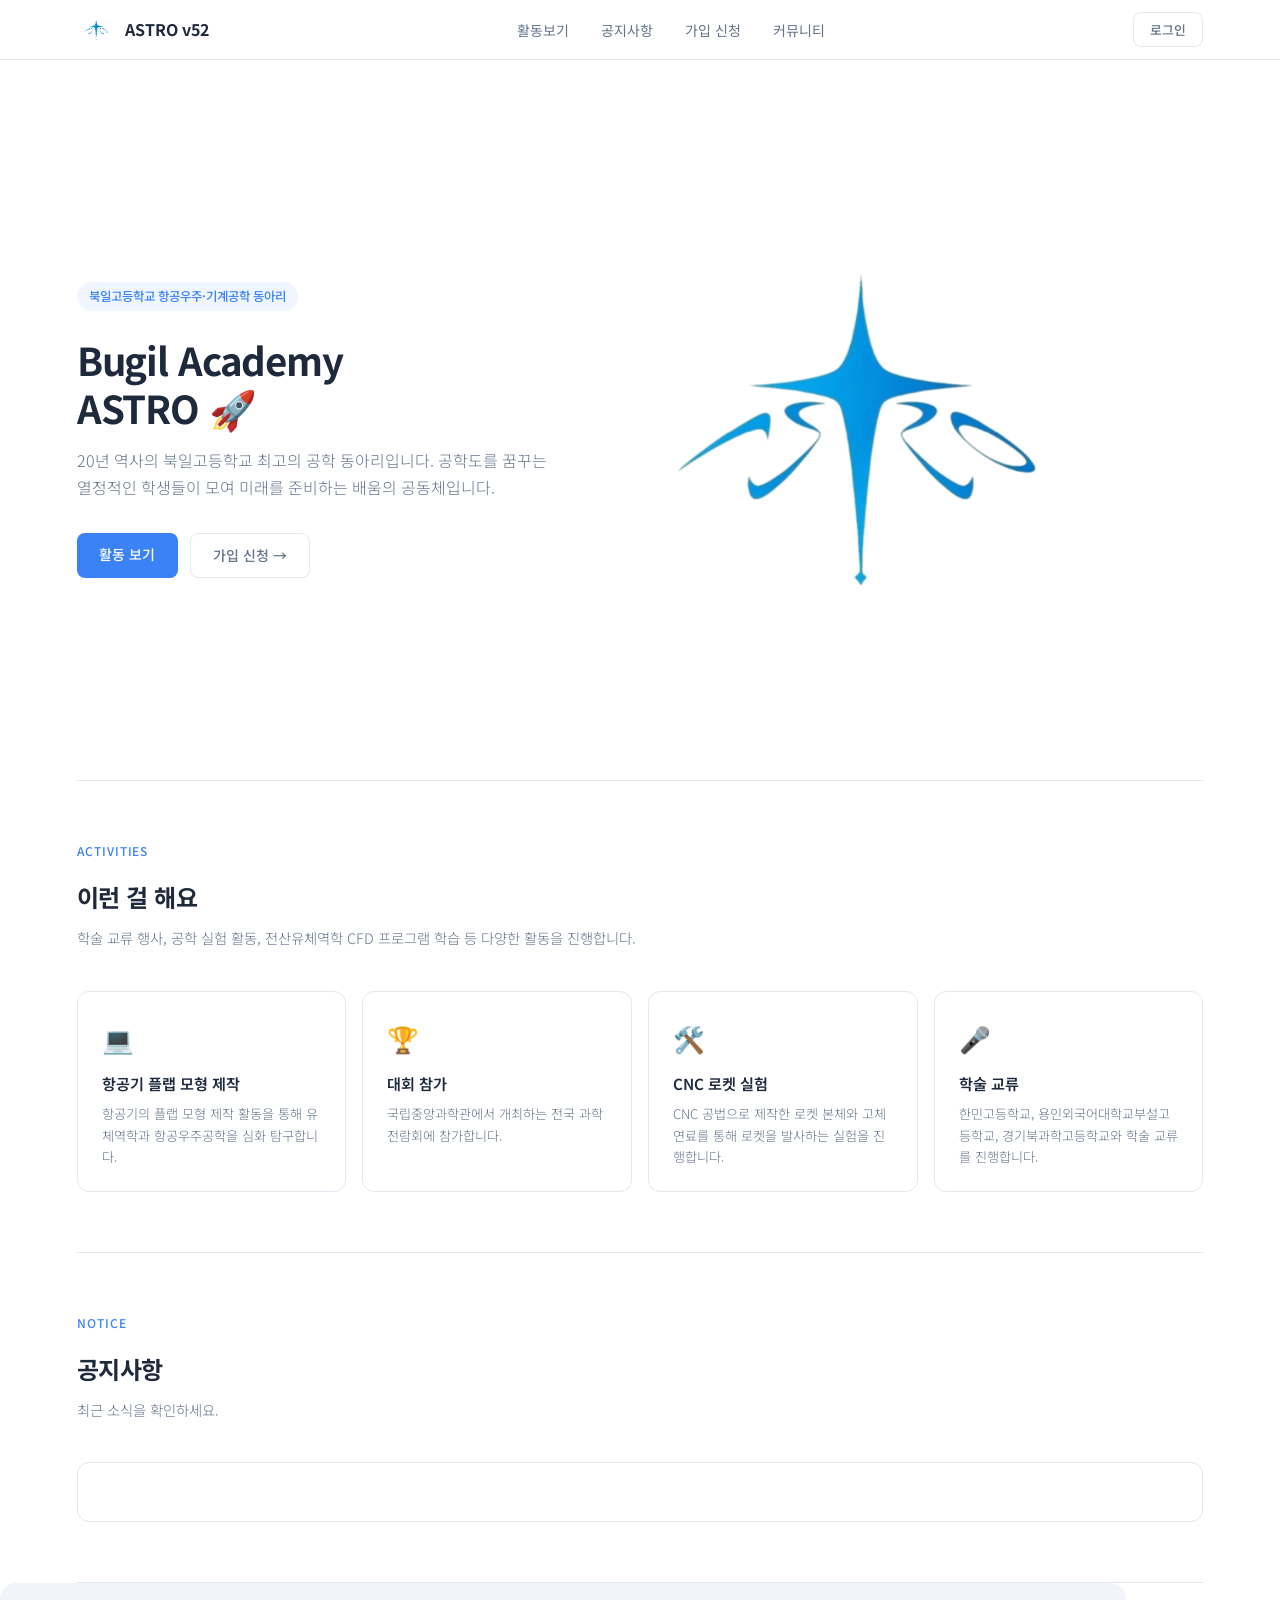
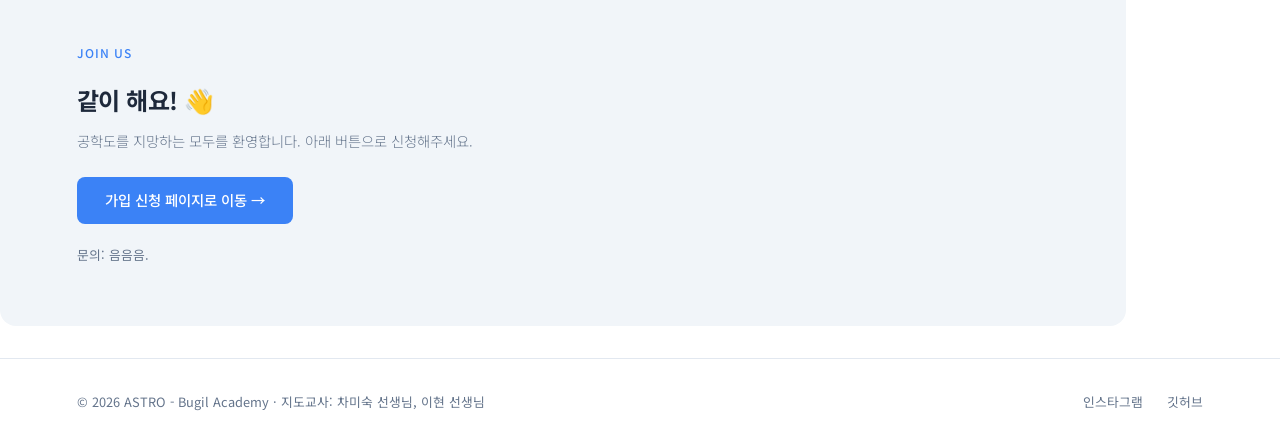
==== commit 4f9bbcbf: "Update index.html" ====
--- a/index.html
+++ b/index.html
@@ -216,7 +216,7 @@
 <nav>
   <a href="index.html" class="logo">
     <img src="logo.png" alt="ASTRO 로고" class="nav-logo-icon">
-    ASTRO v24
+    ASTRO v52
   </a>
   <ul class="nav-links">
     <li><a href="#activities">활동보기</a></li>
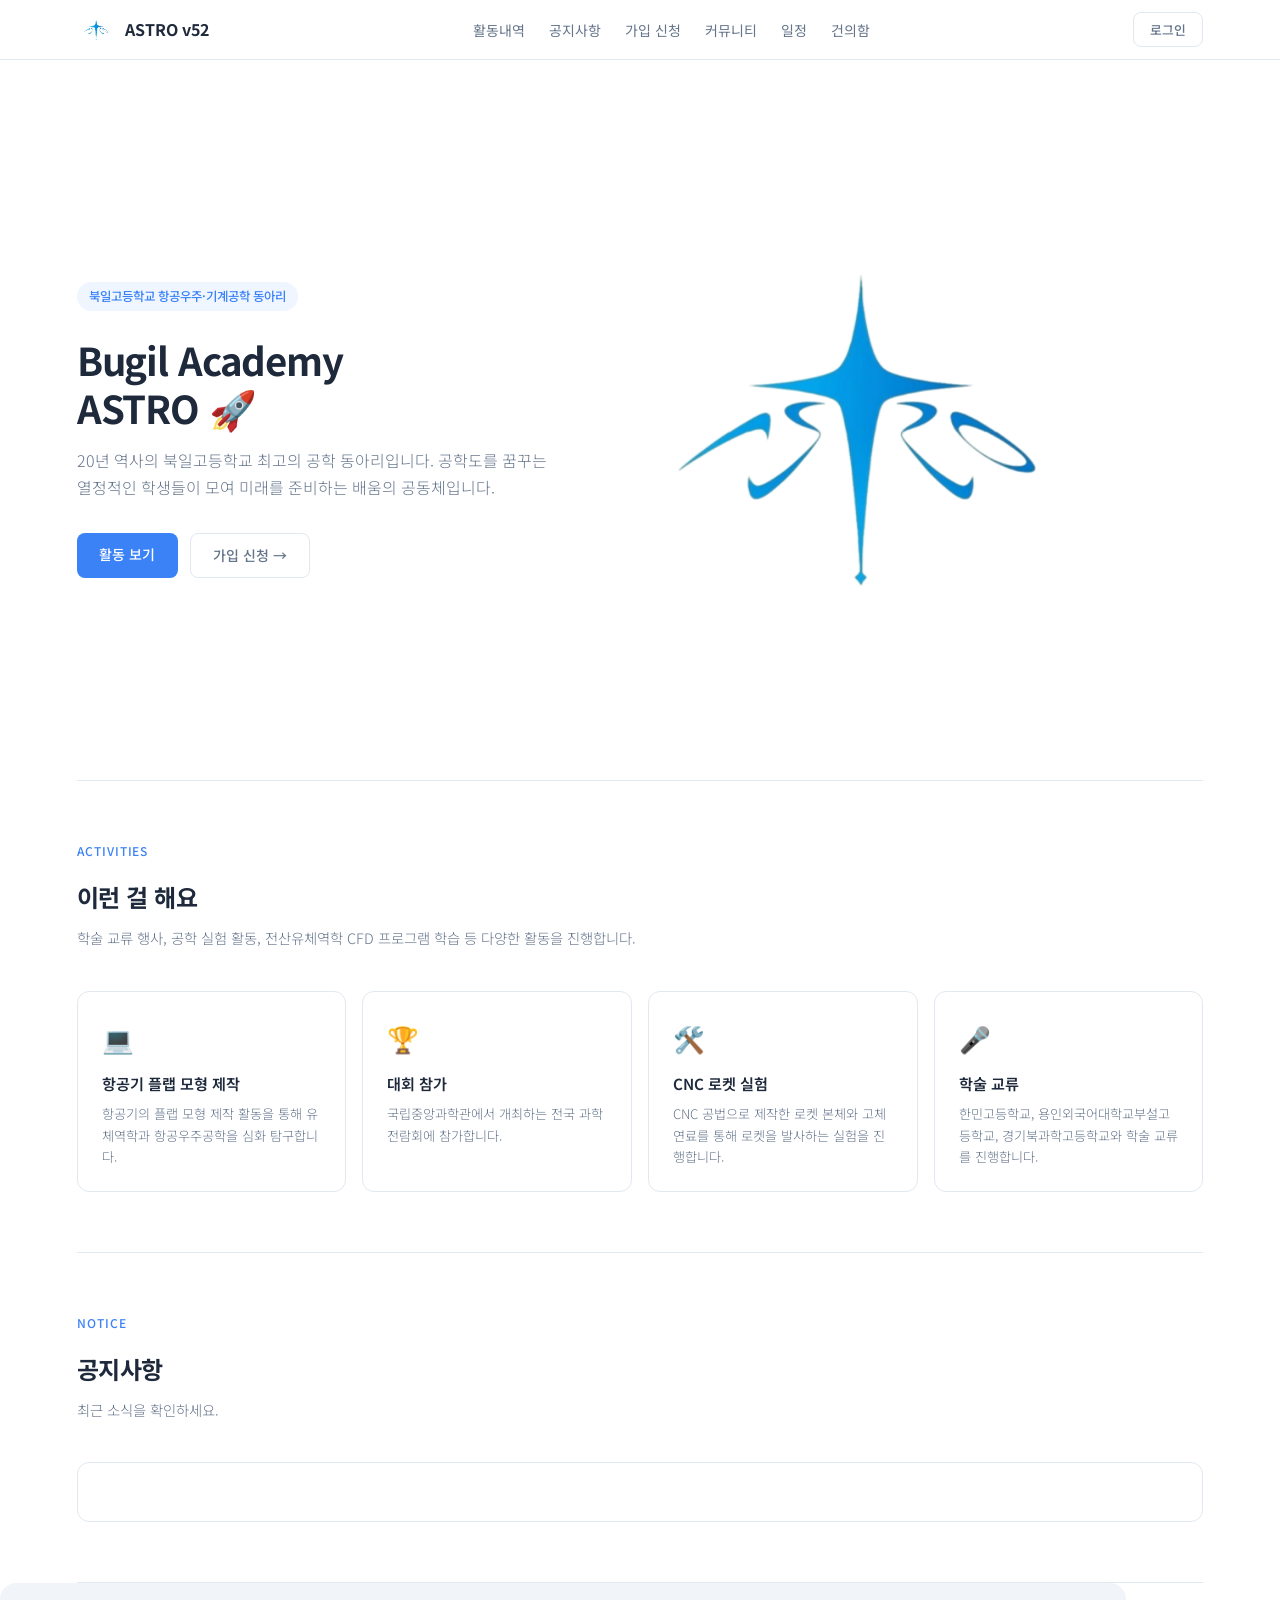
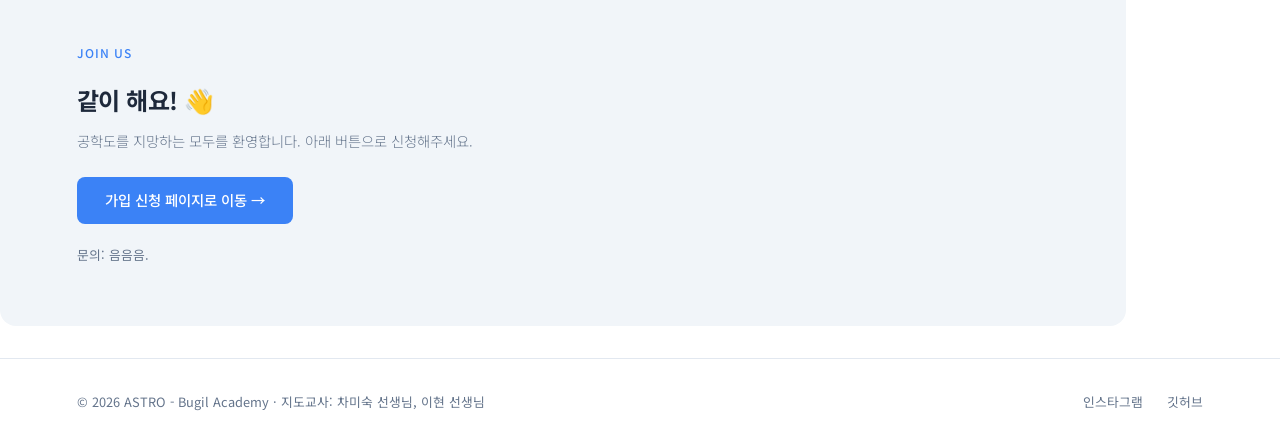
==== commit 47044c73: "Update index.html" ====
--- a/index.html
+++ b/index.html
@@ -37,7 +37,7 @@
   nav { display:flex; align-items:center; justify-content:space-between; padding:0 6%; height:60px; border-bottom:1px solid var(--border); position:sticky; top:0; background:var(--white); z-index:10; }
   .logo { font-weight:700; font-size:1rem; color:var(--ink); text-decoration:none; display:flex; align-items:center; gap:8px; }
   .nav-logo-icon { width:40px; height:40px; object-fit:contain; }
-  .nav-links { display:flex; gap:2rem; list-style:none; }
+  .nav-links { display:flex; gap:1.5rem; list-style:none; }
   .nav-links a { font-size:0.875rem; color:var(--gray); text-decoration:none; transition:color 0.2s; }
   .nav-links a:hover { color:var(--ink); }
   .nav-right { display:flex; align-items:center; gap:0.75rem; }
@@ -173,8 +173,8 @@
   .nav-menu-wrap { position:relative; }
   .nav-dropdown { position:absolute; top:calc(100% + 8px); right:0; background:var(--white); border:1px solid var(--border); border-radius:10px; box-shadow:0 4px 20px rgba(0,0,0,0.1); min-width:160px; overflow:hidden; display:none; z-index:200; animation:modal-in 0.15s ease; }
   .nav-dropdown.open { display:block; }
-  .nav-dropdown button { width:100%; text-align:left; padding:0.6rem 1rem; background:none; border:none; cursor:pointer; font-size:0.85rem; font-family:inherit; color:var(--ink); transition:background 0.15s; }
-  .nav-dropdown button:hover { background:var(--gray-light); }
+  .nav-dropdown button, .nav-dropdown a { display:block; width:100%; text-align:left; padding:0.6rem 1rem; background:none; border:none; cursor:pointer; font-size:0.85rem; font-family:inherit; color:var(--ink); transition:background 0.15s; text-decoration:none; }
+  .nav-dropdown button:hover, .nav-dropdown a:hover { background:var(--gray-light); }
   .nav-dropdown button.danger { color:var(--red); }
   .dropdown-divider { height:1px; background:var(--border); }
 
@@ -189,6 +189,13 @@
   .input-row { display:flex; gap:0.5rem; }
   .input-row input { flex:1; padding:0.55rem 0.85rem; border:1px solid var(--border); border-radius:8px; font-size:0.875rem; font-family:inherit; outline:none; }
   .input-row input:focus { border-color:var(--blue); }
+
+  /* DANGER ZONE */
+  .danger-zone { margin-top:1.5rem; padding:1.25rem; background:var(--red-light); border:1px solid #fecaca; border-radius:10px; }
+  .danger-zone-title { font-size:0.78rem; font-weight:700; color:var(--red); text-transform:uppercase; letter-spacing:0.07em; margin-bottom:0.5rem; }
+  .danger-zone p { font-size:0.82rem; color:#991b1b; margin-bottom:0.85rem; }
+  .btn-danger-solid { background:var(--red); color:white; border:none; padding:0.45rem 1rem; border-radius:8px; font-size:0.8rem; font-weight:600; cursor:pointer; font-family:inherit; transition:opacity 0.2s; }
+  .btn-danger-solid:hover { opacity:0.85; }
 
   @media(max-width:700px){
     .hero{flex-direction:column-reverse;align-items:flex-start;padding-top:48px}
@@ -219,10 +226,12 @@
     ASTRO v52
   </a>
   <ul class="nav-links">
-    <li><a href="#activities">활동보기</a></li>
+    <li><a href="activity.html">활동내역</a></li>
     <li><a href="#notice">공지사항</a></li>
     <li><a href="apply.html">가입 신청</a></li>
     <li><a href="community.html">커뮤니티</a></li>
+    <li><a href="calendar.html">일정</a></li>
+    <li><a href="suggestion.html">건의함</a></li>
   </ul>
   <div class="nav-right">
     <span id="user-info"></span>
@@ -230,6 +239,7 @@
     <div class="nav-menu-wrap" id="user-menu-wrap" style="display:none">
       <button id="user-menu-btn" class="btn btn-outline btn-sm">메뉴 ▾</button>
       <div class="nav-dropdown" id="user-dropdown">
+        <a href="mypage.html">👤 마이페이지</a>
         <button id="open-console-btn" style="display:none">🖥️ 운영자 콘솔</button>
         <div class="dropdown-divider" id="console-divider" style="display:none"></div>
         <button id="logout-btn" class="danger">로그아웃</button>
@@ -244,7 +254,7 @@
     <h1>Bugil Academy<br>ASTRO 🚀</h1>
     <p>20년 역사의 북일고등학교 최고의 공학 동아리입니다. 공학도를 꿈꾸는 열정적인 학생들이 모여 미래를 준비하는 배움의 공동체입니다.</p>
     <div class="hero-btns">
-      <a href="#activities" class="btn btn-blue">활동 보기</a>
+      <a href="activity.html" class="btn btn-blue">활동 보기</a>
       <a href="apply.html" class="btn btn-outline">가입 신청 →</a>
     </div>
   </div>
@@ -347,6 +357,7 @@
       <button class="console-tab" data-tab="questions">❓ 지원 질문</button>
       <button class="console-tab" data-tab="applications">📋 가입 신청</button>
       <button class="console-tab" data-tab="notices">📝 공지</button>
+      <button class="console-tab" data-tab="danger">🚨 초기화</button>
     </div>
     <div class="console-body">
 
@@ -441,6 +452,43 @@
         <div id="console-notice-list" style="display:flex;flex-direction:column;gap:0.4rem;"></div>
       </div>
 
+      <div class="console-panel" id="panel-danger">
+        <p class="console-section-title">⚠️ 위험 구역 — 데이터 초기화</p>
+        <p style="font-size:0.82rem;color:var(--gray);margin-bottom:1rem;">아래 작업은 <strong>되돌릴 수 없습니다.</strong> 신중하게 사용하세요. 운영담당자 전용입니다.</p>
+        <div style="display:flex;flex-direction:column;gap:0.75rem;">
+          <div class="danger-zone">
+            <div class="danger-zone-title">🗑️ 공지사항 전체 삭제</div>
+            <p>등록된 모든 공지사항을 삭제합니다.</p>
+            <button class="btn-danger-solid" id="reset-notices-btn">공지사항 초기화</button>
+          </div>
+          <div class="danger-zone">
+            <div class="danger-zone-title">🗑️ 가입 신청 전체 삭제</div>
+            <p>모든 가입 신청 데이터를 삭제합니다.</p>
+            <button class="btn-danger-solid" id="reset-applications-btn">가입 신청 초기화</button>
+          </div>
+          <div class="danger-zone">
+            <div class="danger-zone-title">🗑️ 커뮤니티 전체 삭제</div>
+            <p>모든 커뮤니티 게시글과 댓글을 삭제합니다.</p>
+            <button class="btn-danger-solid" id="reset-community-btn">커뮤니티 초기화</button>
+          </div>
+          <div class="danger-zone">
+            <div class="danger-zone-title">🗑️ 활동내역 전체 삭제</div>
+            <p>모든 활동내역 게시글과 댓글을 삭제합니다.</p>
+            <button class="btn-danger-solid" id="reset-activities-btn">활동내역 초기화</button>
+          </div>
+          <div class="danger-zone">
+            <div class="danger-zone-title">🗑️ 건의함 전체 삭제</div>
+            <p>모든 익명 건의 데이터를 삭제합니다.</p>
+            <button class="btn-danger-solid" id="reset-suggestions-btn">건의함 초기화</button>
+          </div>
+          <div class="danger-zone" style="border-color:#dc2626;background:#fff1f1;">
+            <div class="danger-zone-title" style="font-size:0.85rem;">☢️ 웹사이트 전체 데이터 초기화</div>
+            <p style="font-weight:500;">위의 모든 데이터(공지, 신청, 커뮤니티, 활동내역, 건의함)를 한 번에 초기화합니다. 절대 되돌릴 수 없습니다.</p>
+            <button class="btn-danger-solid" id="reset-all-btn" style="background:#7f1d1d;font-size:0.85rem;padding:0.5rem 1.25rem;">⚠️ 전체 초기화 실행</button>
+          </div>
+        </div>
+      </div>
+
     </div>
   </div>
 </div>
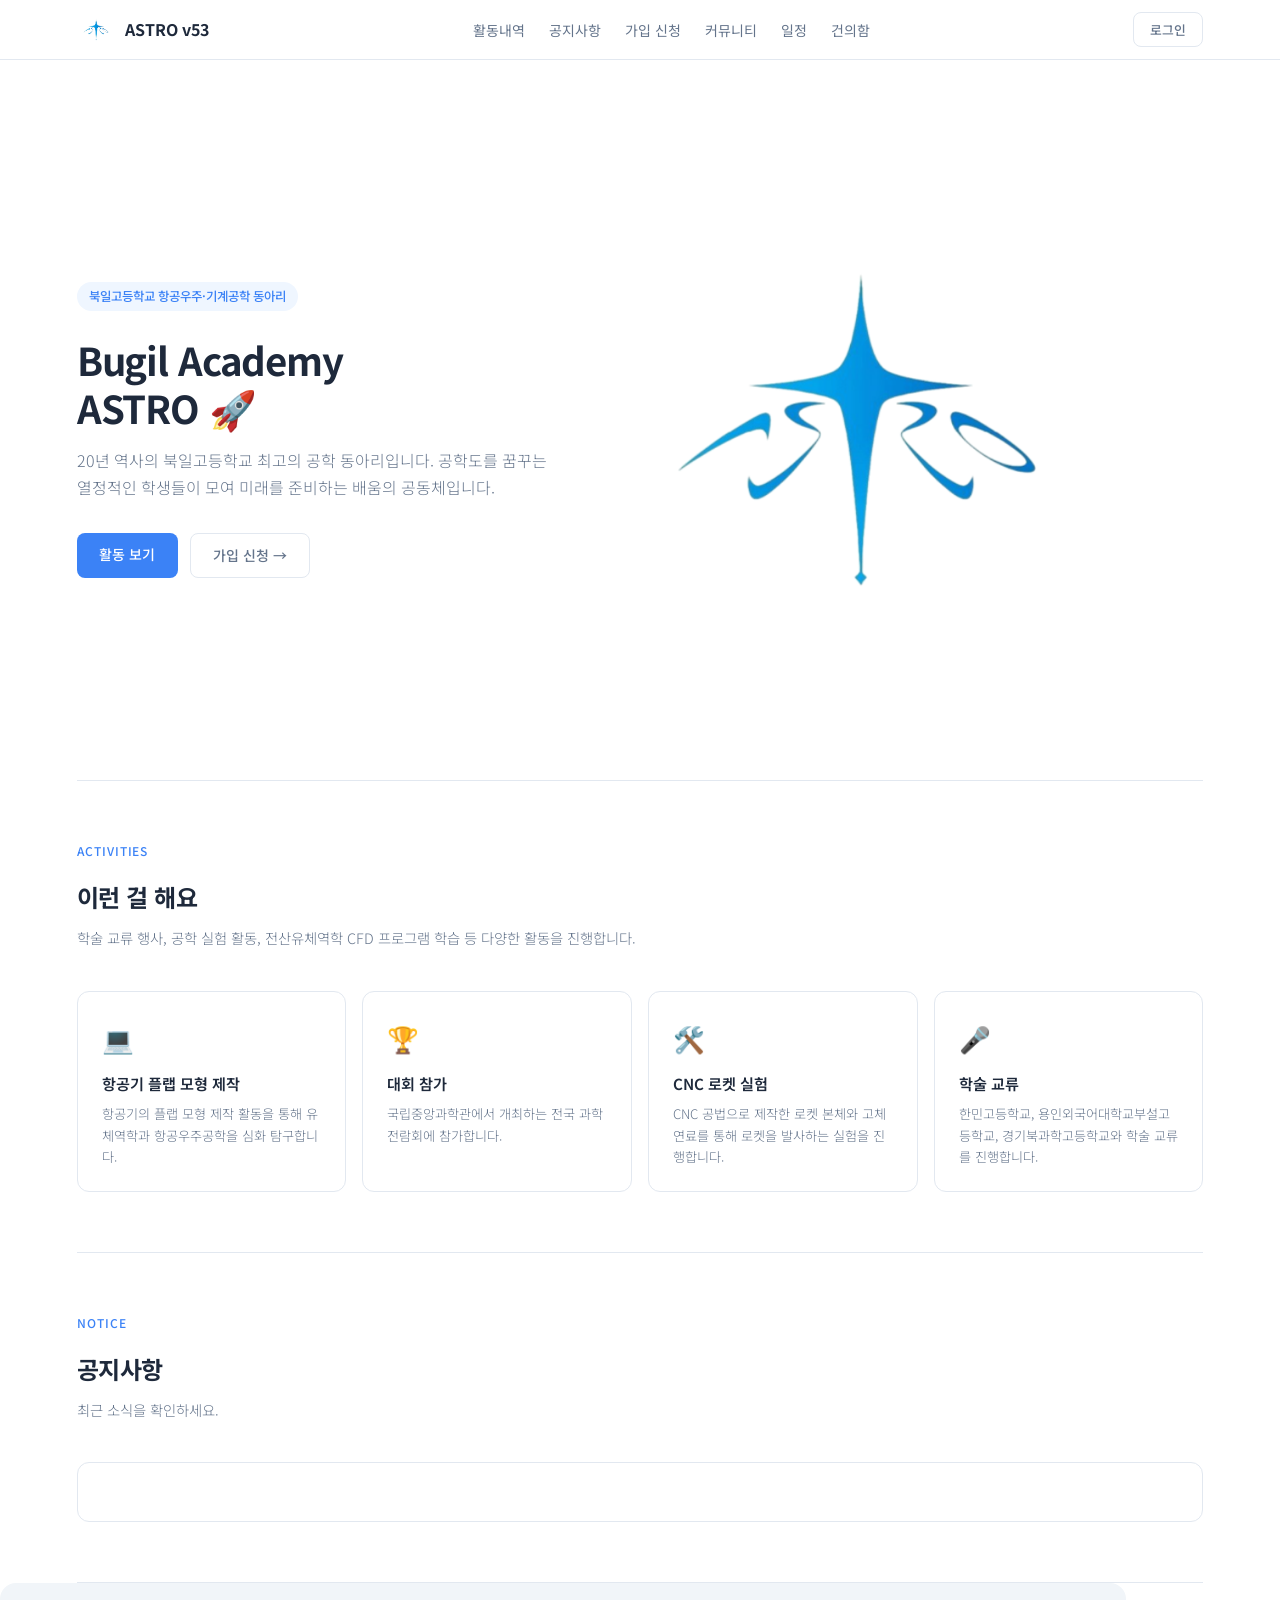
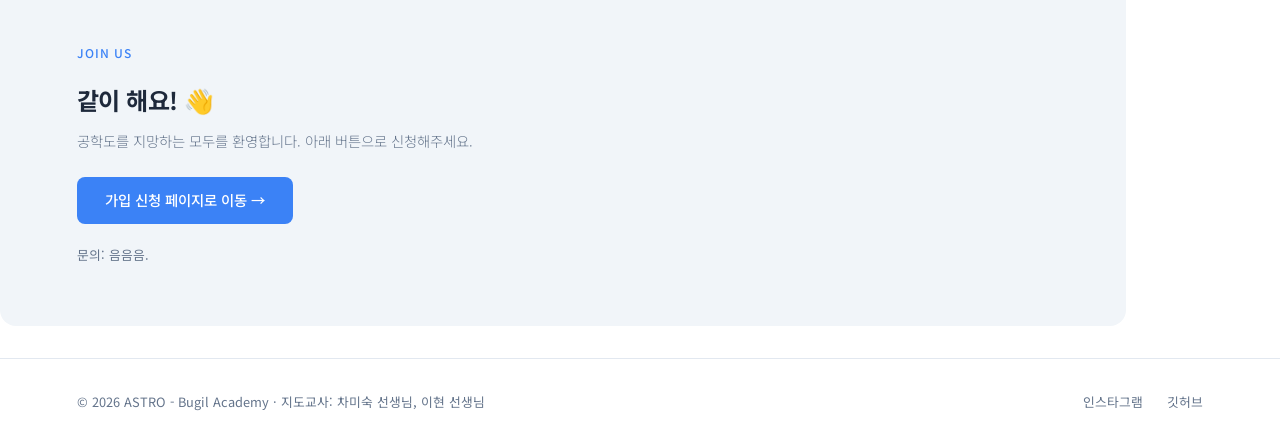
==== commit a8aec414: "Update index.html" ====
--- a/index.html
+++ b/index.html
@@ -223,7 +223,7 @@
 <nav>
   <a href="index.html" class="logo">
     <img src="logo.png" alt="ASTRO 로고" class="nav-logo-icon">
-    ASTRO v52
+    ASTRO v53
   </a>
   <ul class="nav-links">
     <li><a href="activity.html">활동내역</a></li>
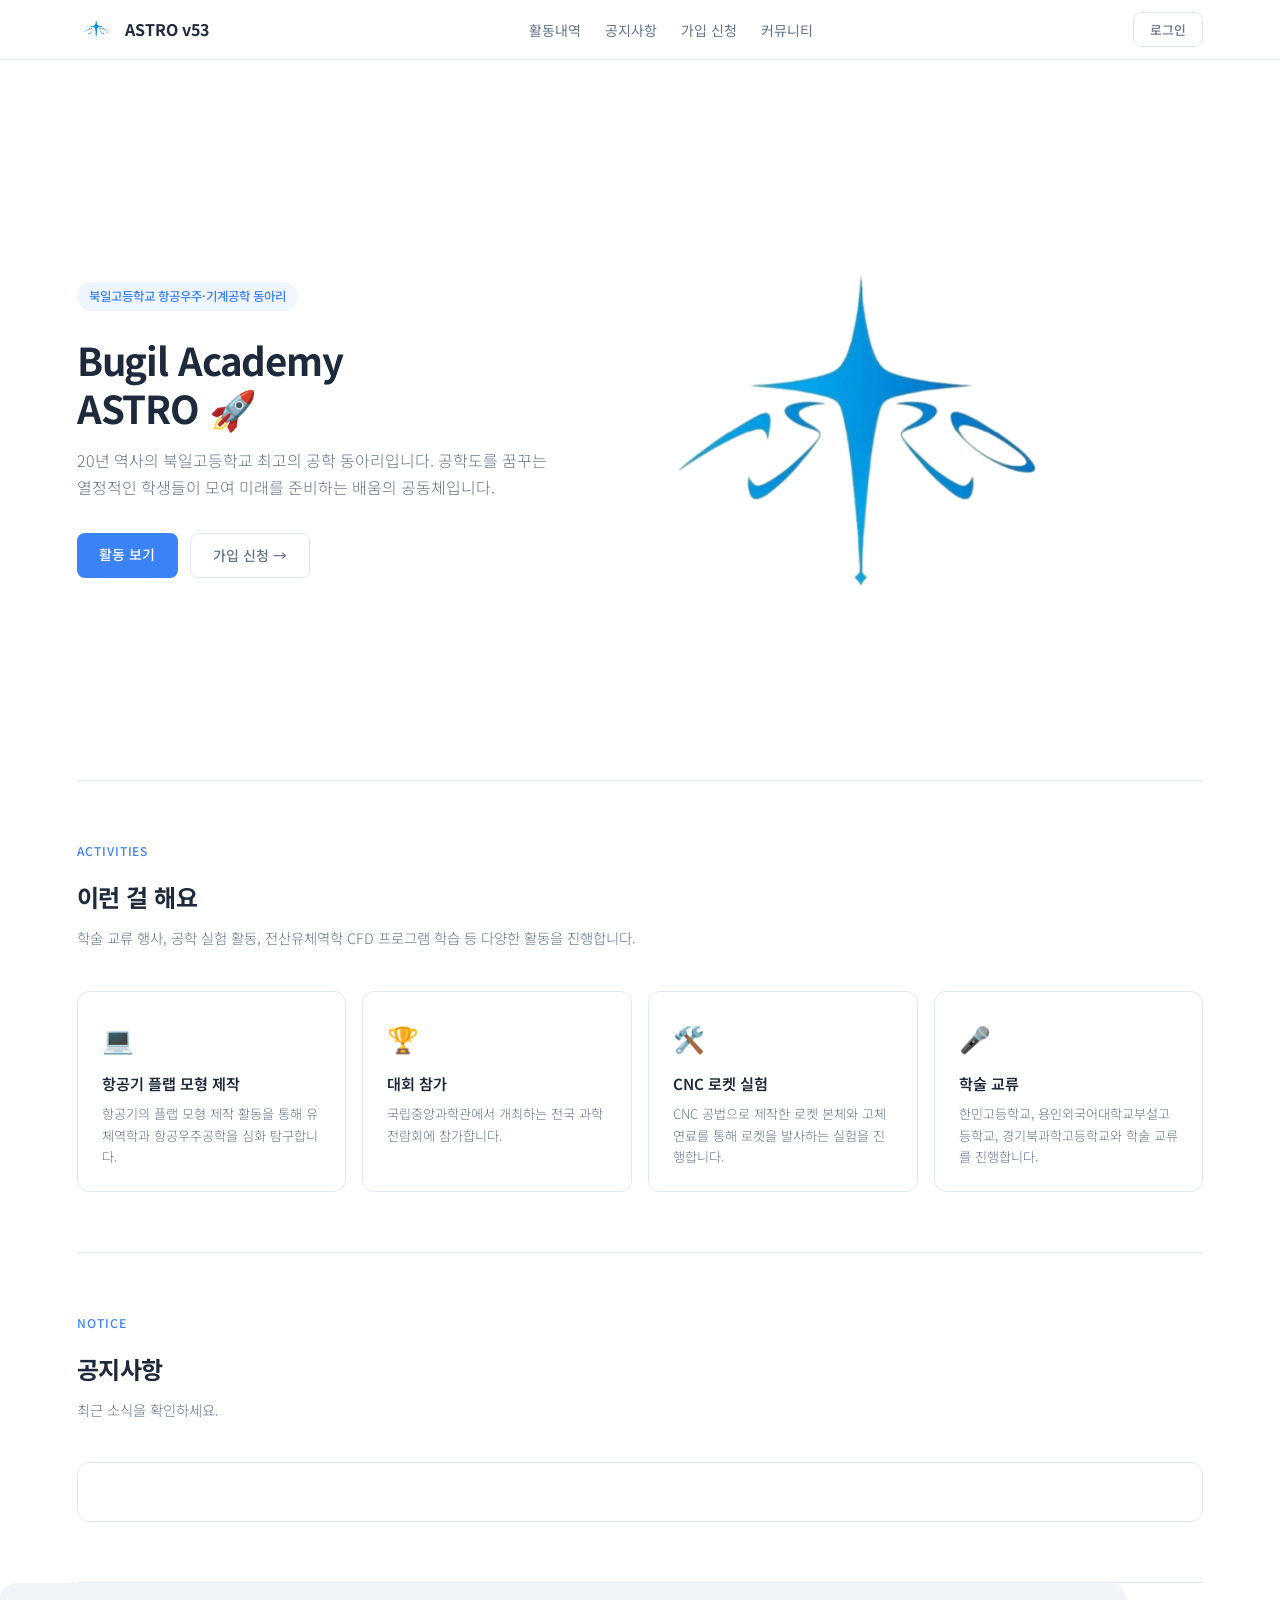
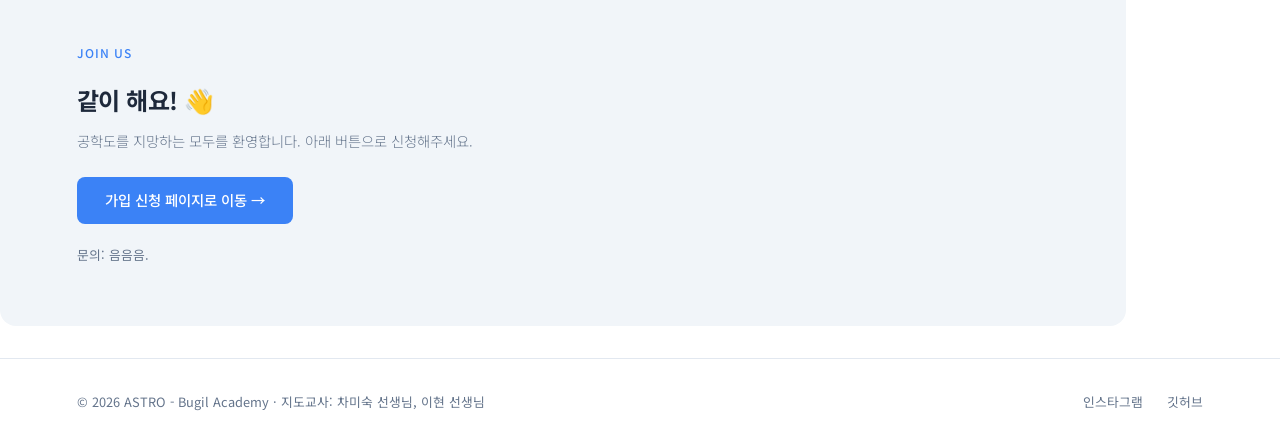
==== commit 9a708a48: "Update index.html" ====
--- a/index.html
+++ b/index.html
@@ -230,8 +230,8 @@
     <li><a href="#notice">공지사항</a></li>
     <li><a href="apply.html">가입 신청</a></li>
     <li><a href="community.html">커뮤니티</a></li>
-    <li><a href="calendar.html">일정</a></li>
-    <li><a href="suggestion.html">건의함</a></li>
+    <!-- <li><a href="calendar.html">일정</a></li>
+    <li><a href="suggestion.html">건의함</a></li> -->
   </ul>
   <div class="nav-right">
     <span id="user-info"></span>
@@ -374,7 +374,8 @@
           <button class="btn btn-outline btn-sm" onclick="switchTab('banner')">📢 배너 수정</button>
           <button class="btn btn-outline btn-sm" onclick="switchTab('admins')">👥 관리자 추가</button>
           <button class="btn btn-outline btn-sm" onclick="switchTab('questions')">❓ 질문 설정</button>
-          <a href="apply_info.html" target="_blank" class="btn btn-outline btn-sm">📋 신청자 관리 페이지</a>
+          <!-- <a href="apply_info.html" target="_blank" class="btn btn-outline btn-sm">📋 신청자 관리</a>
+          <a href="suggestion_info.html" target="_blank" class="btn btn-outline btn-sm">📬 건의함 관리</a> -->
         </div>
       </div>
 
@@ -453,7 +454,7 @@
       </div>
 
       <div class="console-panel" id="panel-danger">
-        <p class="console-section-title">⚠️ 위험 구역 — 데이터 초기화</p>
+        <p class="console-section-title">⚠️ 데이터 초기화</p>
         <p style="font-size:0.82rem;color:var(--gray);margin-bottom:1rem;">아래 작업은 <strong>되돌릴 수 없습니다.</strong> 신중하게 사용하세요. 운영담당자 전용입니다.</p>
         <div style="display:flex;flex-direction:column;gap:0.75rem;">
           <div class="danger-zone">
@@ -470,7 +471,7 @@
             <div class="danger-zone-title">🗑️ 커뮤니티 전체 삭제</div>
             <p>모든 커뮤니티 게시글과 댓글을 삭제합니다.</p>
             <button class="btn-danger-solid" id="reset-community-btn">커뮤니티 초기화</button>
-          </div>
+          <!-- </div>
           <div class="danger-zone">
             <div class="danger-zone-title">🗑️ 활동내역 전체 삭제</div>
             <p>모든 활동내역 게시글과 댓글을 삭제합니다.</p>
@@ -481,9 +482,14 @@
             <p>모든 익명 건의 데이터를 삭제합니다.</p>
             <button class="btn-danger-solid" id="reset-suggestions-btn">건의함 초기화</button>
           </div>
+          <div class="danger-zone">
+            <div class="danger-zone-title">🗑️ 일정 전체 삭제</div>
+            <p>모든 캘린더 일정 데이터를 삭제합니다.</p>
+            <button class="btn-danger-solid" id="reset-events-btn">일정 초기화</button>
+          </div> -->
           <div class="danger-zone" style="border-color:#dc2626;background:#fff1f1;">
             <div class="danger-zone-title" style="font-size:0.85rem;">☢️ 웹사이트 전체 데이터 초기화</div>
-            <p style="font-weight:500;">위의 모든 데이터(공지, 신청, 커뮤니티, 활동내역, 건의함)를 한 번에 초기화합니다. 절대 되돌릴 수 없습니다.</p>
+            <p style="font-weight:500;">위의 모든 데이터를 한 번에 초기화합니다. 절대 되돌릴 수 없습니다.</p>
             <button class="btn-danger-solid" id="reset-all-btn" style="background:#7f1d1d;font-size:0.85rem;padding:0.5rem 1.25rem;">⚠️ 전체 초기화 실행</button>
           </div>
         </div>
